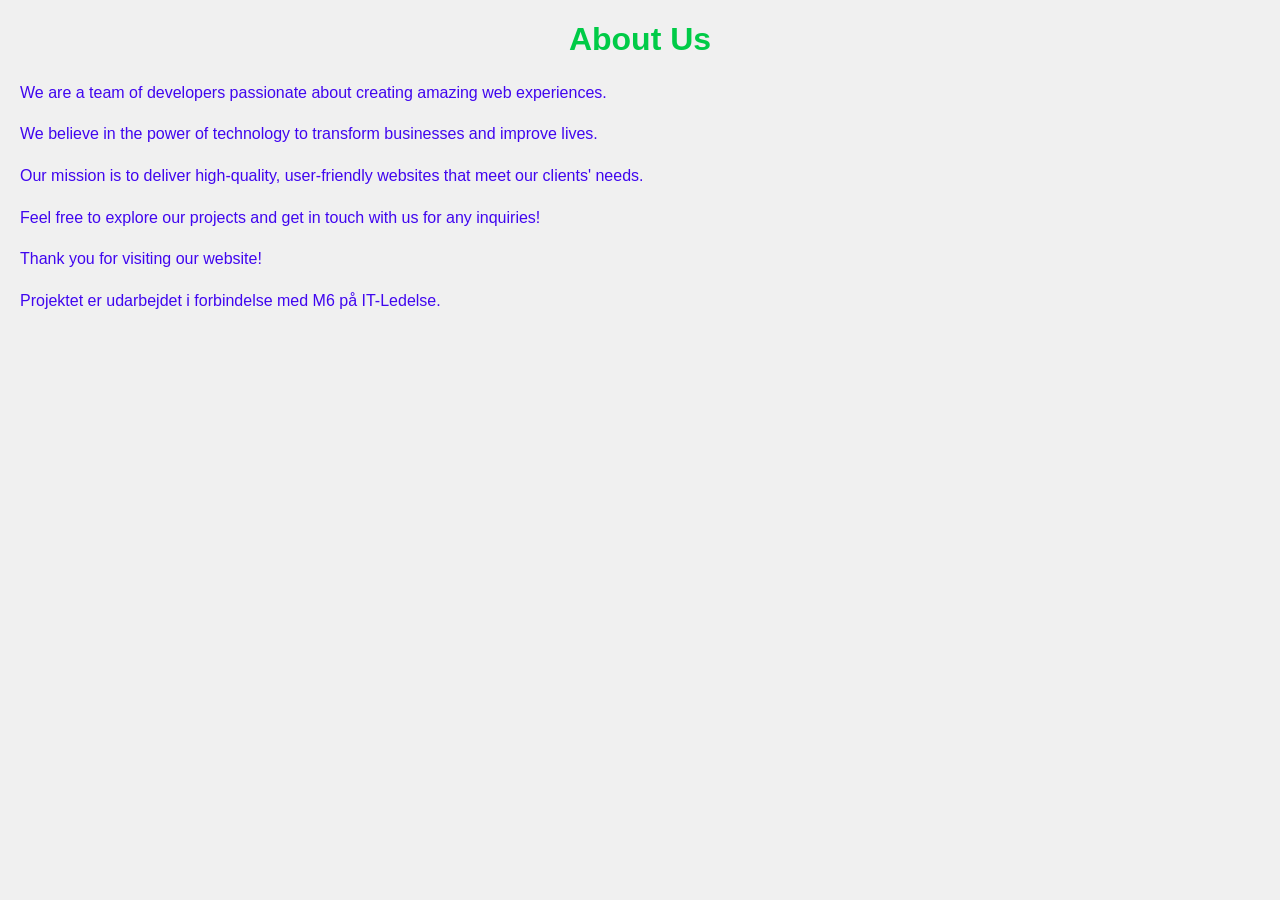
==== about_us.html @ 03895c90 "New pages added Tilføjer About Us og Contact Us siderne med lidt tekst. Bare for at have et udgangsp" ====
<!DOCTYPE html>
<html lang="en">
<head>
    <meta charset="UTF-8">
    <meta name="viewport" content="width=device-width, initial-scale=1.0">
    <title>My Simple HTML Page</title>
    <link rel="stylesheet" href="style.css">
</head>
<body>
    <h1>About Us</h1>
    <p>We are a team of developers passionate about creating amazing web experiences.</p>
    <p>We believe in the power of technology to transform businesses and improve lives.</p>
    <p>Our mission is to deliver high-quality, user-friendly websites that meet our clients' needs.</p>
    <p>Feel free to explore our projects and get in touch with us for any inquiries!</p>
    <p>Thank you for visiting our website!</p>

    <p>Projektet er udarbejdet i forbindelse med M6 på IT-Ledelse.</p>
</body>
</html>
---- style.css ----
body {
    font-family: Arial, sans-serif;
    margin: 20px;
    background-color: #f0f0f0;
}

h1 {
    color: #00cb47;
    text-align: center;
}

p {
    color: #4006ef;
    line-height: 1.6;
}
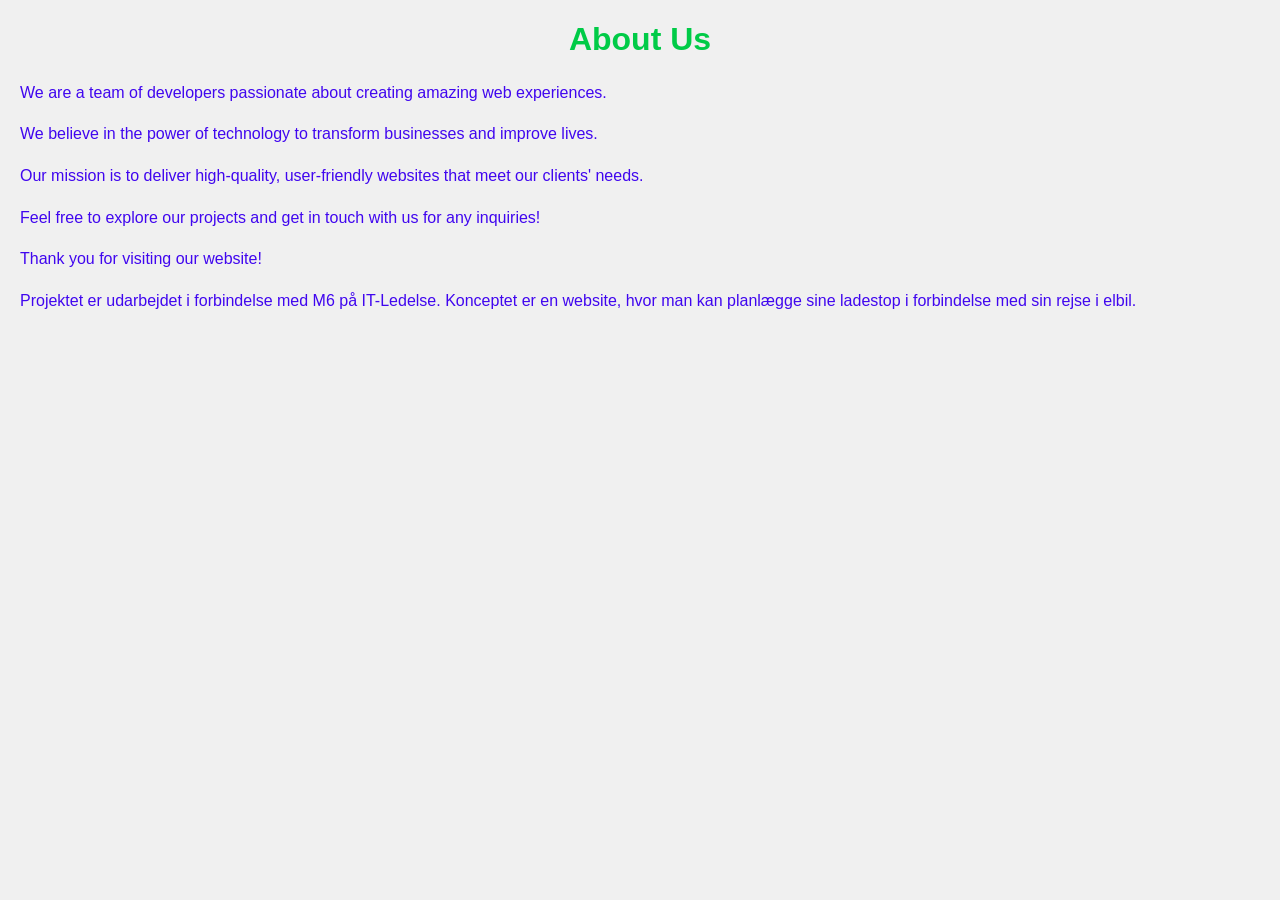
==== commit 7e8e5cdf: "Update about_us.html Koncept beskrivelse" ====
--- a/about_us.html
+++ b/about_us.html
@@ -14,6 +14,8 @@
     <p>Feel free to explore our projects and get in touch with us for any inquiries!</p>
     <p>Thank you for visiting our website!</p>
 
-    <p>Projektet er udarbejdet i forbindelse med M6 på IT-Ledelse.</p>
+    <p>Projektet er udarbejdet i forbindelse med M6 på IT-Ledelse.
+       Konceptet er en website, hvor man kan planlægge sine ladestop i forbindelse med sin rejse i elbil. 
+    </p>
 </body>
 </html>
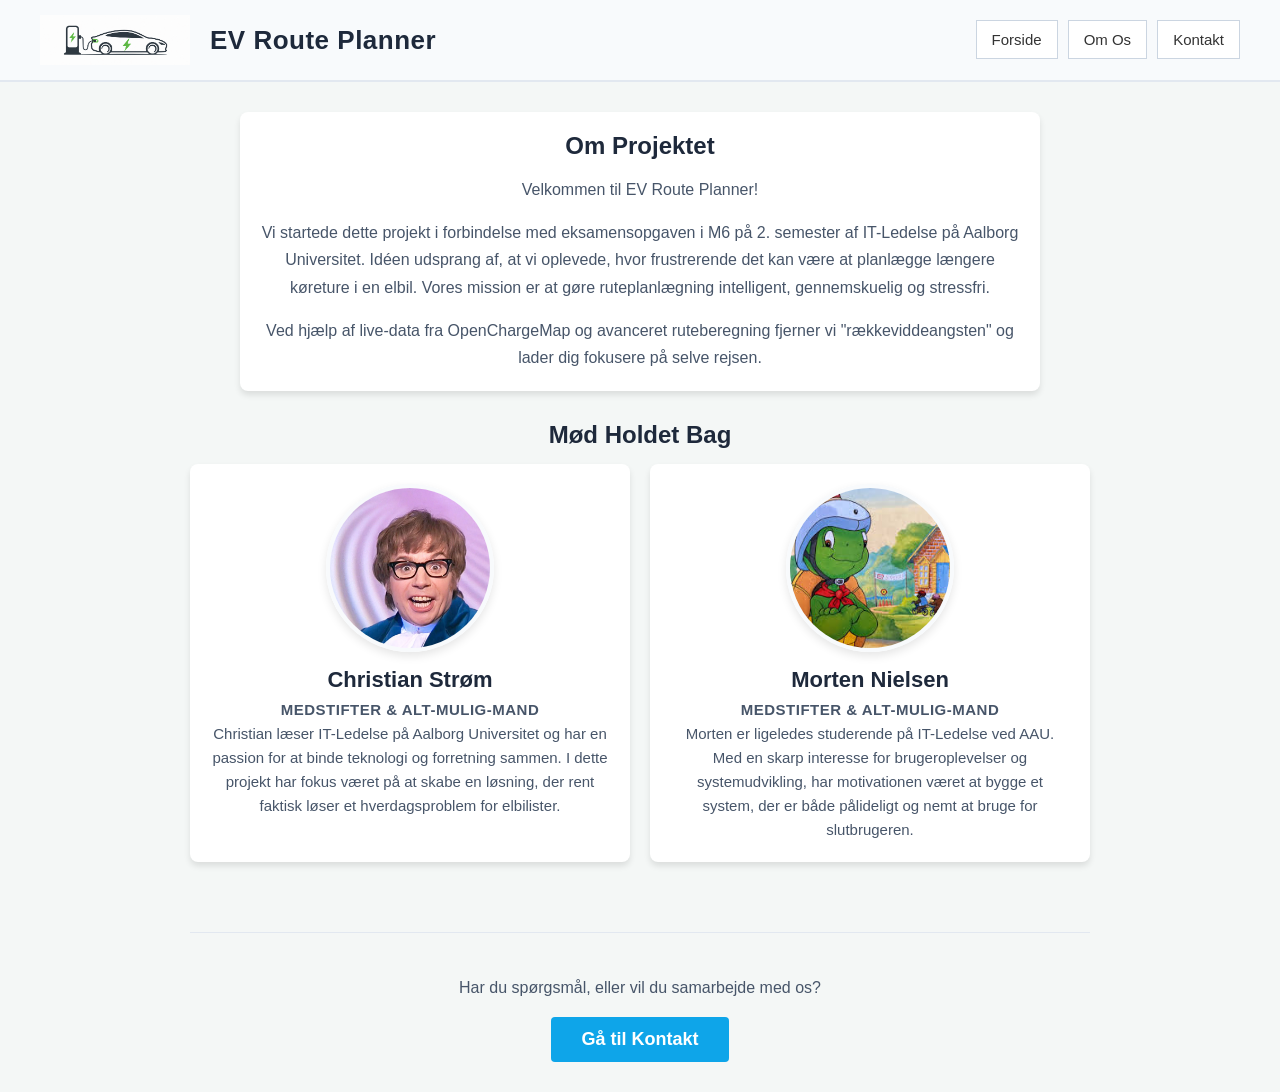
==== commit a312fb97: "About us med beskrivelser, billeder mm." ====
--- a/about_us.html
+++ b/about_us.html
@@ -1,21 +1,89 @@
 <!DOCTYPE html>
-<html lang="en">
+<html lang="da">
 <head>
     <meta charset="UTF-8">
     <meta name="viewport" content="width=device-width, initial-scale=1.0">
-    <title>My Simple HTML Page</title>
+    <title>Om Os - EV Route Planner</title>
+    
     <link rel="stylesheet" href="style.css">
 </head>
 <body>
-    <h1>About Us</h1>
-    <p>We are a team of developers passionate about creating amazing web experiences.</p>
-    <p>We believe in the power of technology to transform businesses and improve lives.</p>
-    <p>Our mission is to deliver high-quality, user-friendly websites that meet our clients' needs.</p>
-    <p>Feel free to explore our projects and get in touch with us for any inquiries!</p>
-    <p>Thank you for visiting our website!</p>
 
-    <p>Projektet er udarbejdet i forbindelse med M6 på IT-Ledelse.
-       Konceptet er en website, hvor man kan planlægge sine ladestop i forbindelse med sin rejse i elbil. 
-    </p>
+    <header class="site-header">
+        <div class="header-container">
+            <div class="site-brand">
+                <a href="index.html" class="site-logo">
+                    <img src="logo.png" alt="EV Roadtrip Logo">
+                </a>
+                <h1 class="site-title">EV Route Planner</h1>
+            </div>
+            
+            <nav class="main-nav">
+                <ul>
+                    <li><a href="index.html">Forside</a></li>
+                    <li><a href="about_us.html">Om Os</a></li>
+                    <li><a href="contact.html">Kontakt</a></li>
+                </ul>
+            </nav>
+        </div>
+    </header>
+
+    <main class="page-content">
+        
+        <div class="about-container">
+            
+            <section class="about-project panel">
+                <h2>Om Projektet</h2>
+                <p>
+                    Velkommen til EV Route Planner! 
+                </p>
+                <p>
+                    Vi startede dette projekt i forbindelse med eksamensopgaven i M6 på 2. semester af IT-Ledelse på Aalborg Universitet. 
+                    Idéen udsprang af, at vi oplevede, hvor frustrerende det kan være at planlægge længere køreture i en elbil. Vores 
+                    mission er at gøre ruteplanlægning intelligent, gennemskuelig og stressfri.
+                </p>
+                <p>
+                    Ved hjælp af live-data fra OpenChargeMap og avanceret ruteberegning fjerner 
+                    vi "rækkeviddeangsten" og lader dig fokusere på selve rejsen.
+                </p>
+            </section>
+
+            <section class="about-team">
+                <h2>Mød Holdet Bag</h2>
+                
+                <div class="team-grid">
+                    <div class="team-member panel">
+                        <div class="member-photo">
+                            <img src="AustinPowers.webp" alt="Foto af Christian Strøm">
+                        </div>
+                        <h3>Christian Strøm</h3>
+                        <p class="member-role">Medstifter & Alt-mulig-mand</p>
+                        <p>
+                            Christian læser IT-Ledelse på Aalborg Universitet og har en passion for at binde teknologi og forretning sammen. I dette projekt har fokus været på at skabe en løsning, der rent faktisk løser et hverdagsproblem for elbilister.
+                        </p>
+                    </div>
+
+                    <div class="team-member panel">
+                        <div class="member-photo">
+                            <img src="MortenSkildpadde.jpg" alt="Foto af Morten Nielsen">
+                        </div>
+                        <h3>Morten Nielsen</h3>
+                        <p class="member-role">Medstifter & Alt-mulig-mand</p>
+                        <p>
+                            Morten er ligeledes studerende på IT-Ledelse ved AAU. Med en skarp interesse for brugeroplevelser og systemudvikling, har motivationen været at bygge et system, der er både pålideligt og nemt at bruge for slutbrugeren.
+                        </p>
+                    </div>
+                </div>
+            </section>
+            
+            <section class="about-cta">
+                <p>Har du spørgsmål, eller vil du samarbejde med os?</p>
+                <a href="contact.html" class="cta-button">Gå til Kontakt</a>
+            </section>
+            
+        </div>
+
+    </main>
+
 </body>
 </html>
--- a/style.css
+++ b/style.css
@@ -1,15 +1,241 @@
-body {
-    font-family: Arial, sans-serif;
-    margin: 20px;
-    background-color: #f0f0f0;
-}
-
-h1 {
-    color: #00cb47;
+/* =========================================
+   OVERORDNET SIDELAYOUT (style.css)
+   ========================================= */
+body { 
+    font-family: 'Segoe UI', Tahoma, sans-serif; 
+    background-color: #f4f7f6; 
+    margin: 0; 
+    padding: 0; 
+}
+
+/* =========================================
+   TOPBAR & HEADER
+   ========================================= */
+.site-header {
+    background-color: #f8fafc;
+    border-bottom: 2px solid #e2e8f0;
+    padding: 15px 40px;
+}
+
+.header-container {
+    max-width: 1200px;
+    margin: 0 auto;
+    display: flex;
+    justify-content: space-between;
+    align-items: center;
+}
+
+/* Logo Kasse */
+.site-logo {
+    display: flex;
+    align-items: center;
+    text-decoration: none;
+}
+
+/* Styrer selve billedets størrelse */
+.site-logo img {
+    max-height: 50px; /* Sørger for at logoet ikke sprænger menuens højde */
+    width: auto;      /* Bevarer billedets proportioner */
+    display: block;
+}
+
+/* Fælles kasse der holder logo og titel på linje */
+.site-brand {
+    display: flex;
+    align-items: center;
+    gap: 20px; /* Bestemmer afstanden mellem logoet og titlen */
+}
+
+/* Styling af selve titlen */
+.site-title {
+    margin: 0;
+    font-size: 26px;
+    font-weight: bold;
+    color: #1e293b; /* En mørk, pæn overskriftsfarve */
+    letter-spacing: 0.5px;
+}
+
+/* Menu links */
+.main-nav ul {
+    list-style: none;
+    margin: 0;
+    padding: 0;
+    display: flex;
+    gap: 10px;
+}
+
+.main-nav a {
+    color: #333;
+    text-decoration: none;
+    font-weight: 500;
+    font-size: 15px;
+    padding: 10px 15px;
+    border: 1px solid #cbd5e1;
+    background-color: white;
+    transition: all 0.2s;
+}
+
+.main-nav a:hover {
+    border-color: #ef4444;
+    color: #ef4444;
+}
+
+/* Mobil-tilpasning for menuen */
+@media (max-width: 768px) {
+    .header-container {
+        flex-direction: column;
+        gap: 20px;
+    }
+    .main-nav ul {
+        flex-wrap: wrap;
+        justify-content: center;
+    }
+}
+
+/* Centreret Indhold (Global container) */
+.page-content {
+    max-width: 1200px; 
+    margin: 30px auto; 
+    padding: 0 20px;
+}
+
+/* =========================================
+   GLOBALE KOMPONENTER
+   ========================================= */
+/* Hvid kasse med skygge (Brugt på alle sider) */
+.panel { 
+    background: white; 
+    padding: 20px; 
+    border-radius: 8px; 
+    box-shadow: 0 4px 6px rgba(0,0,0,0.1); 
+    width: 100%;
+    box-sizing: border-box;
+}
+
+
+/* =========================================
+   OM OS SIDE (ABOUT US)
+   ========================================= */
+.about-container {
+    display: flex;
+    flex-direction: column;
+    gap: 30px;
+    max-width: 900px;
+    margin: 0 auto;
+}
+
+/* Overskrifter */
+.about-project h2, 
+.about-team h2 {
+    color: #1e293b;
+    margin-top: 0;
+    margin-bottom: 15px;
     text-align: center;
 }
 
-p {
-    color: #4006ef;
+/* Om Projektet (Centreret) */
+.about-project {
+    max-width: 800px;
+    margin: 0 auto;
+}
+
+.about-project p {
+    line-height: 1.7;
+    color: #475569;
+    font-size: 16px;
+    margin-bottom: 15px;
+    text-align: center; /* Teksten er nu centreret */
+}
+
+.about-project p:last-child {
+    margin-bottom: 0;
+}
+
+/* Team Grid Layout */
+.team-grid {
+    display: grid;
+    grid-template-columns: repeat(2, 1fr);
+    gap: 20px;
+}
+
+@media (max-width: 768px) {
+    .team-grid {
+        grid-template-columns: 1fr; 
+    }
+}
+
+.team-member {
+    text-align: center;
+    display: flex;
+    flex-direction: column;
+    align-items: center;
+}
+
+.team-member h3 {
+    margin: 0 0 5px 0;
+    color: #1e293b;
+    font-size: 22px;
+}
+
+.member-role {
+    color: #0ea5e9;
+    font-weight: bold;
+    font-size: 14px;
+    margin: 0 0 15px 0;
+    text-transform: uppercase;
+    letter-spacing: 0.5px;
+}
+
+.team-member p {
+    color: #475569;
     line-height: 1.6;
+    font-size: 15px;
+    margin: 0;
+}
+
+/* Profilbilleder */
+.member-photo {
+    display: flex;
+    justify-content: center;
+    align-items: center;
+    margin-bottom: 15px;
+}
+
+.member-photo img {
+    width: 160px;
+    height: 160px;
+    border-radius: 50%;
+    object-fit: cover;
+    border: 4px solid #f8fafc;
+    box-shadow: 0 4px 10px rgba(0,0,0,0.1);
+}
+
+/* Call to Action i bunden af Om Os */
+.about-cta {
+    text-align: center;
+    margin-top: 40px;
+    padding-top: 30px;
+    border-top: 1px solid #e2e8f0;
+}
+
+.about-cta p {
+    color: #475569;
+    font-size: 16px;
+    margin-bottom: 20px;
+}
+
+.cta-button {
+    display: inline-block;
+    background-color: #0ea5e9;
+    color: white;
+    text-decoration: none;
+    padding: 12px 30px;
+    border-radius: 4px;
+    font-size: 18px;
+    font-weight: bold;
+    transition: background 0.3s;
+}
+
+.cta-button:hover {
+    background-color: #0284c7;
 }
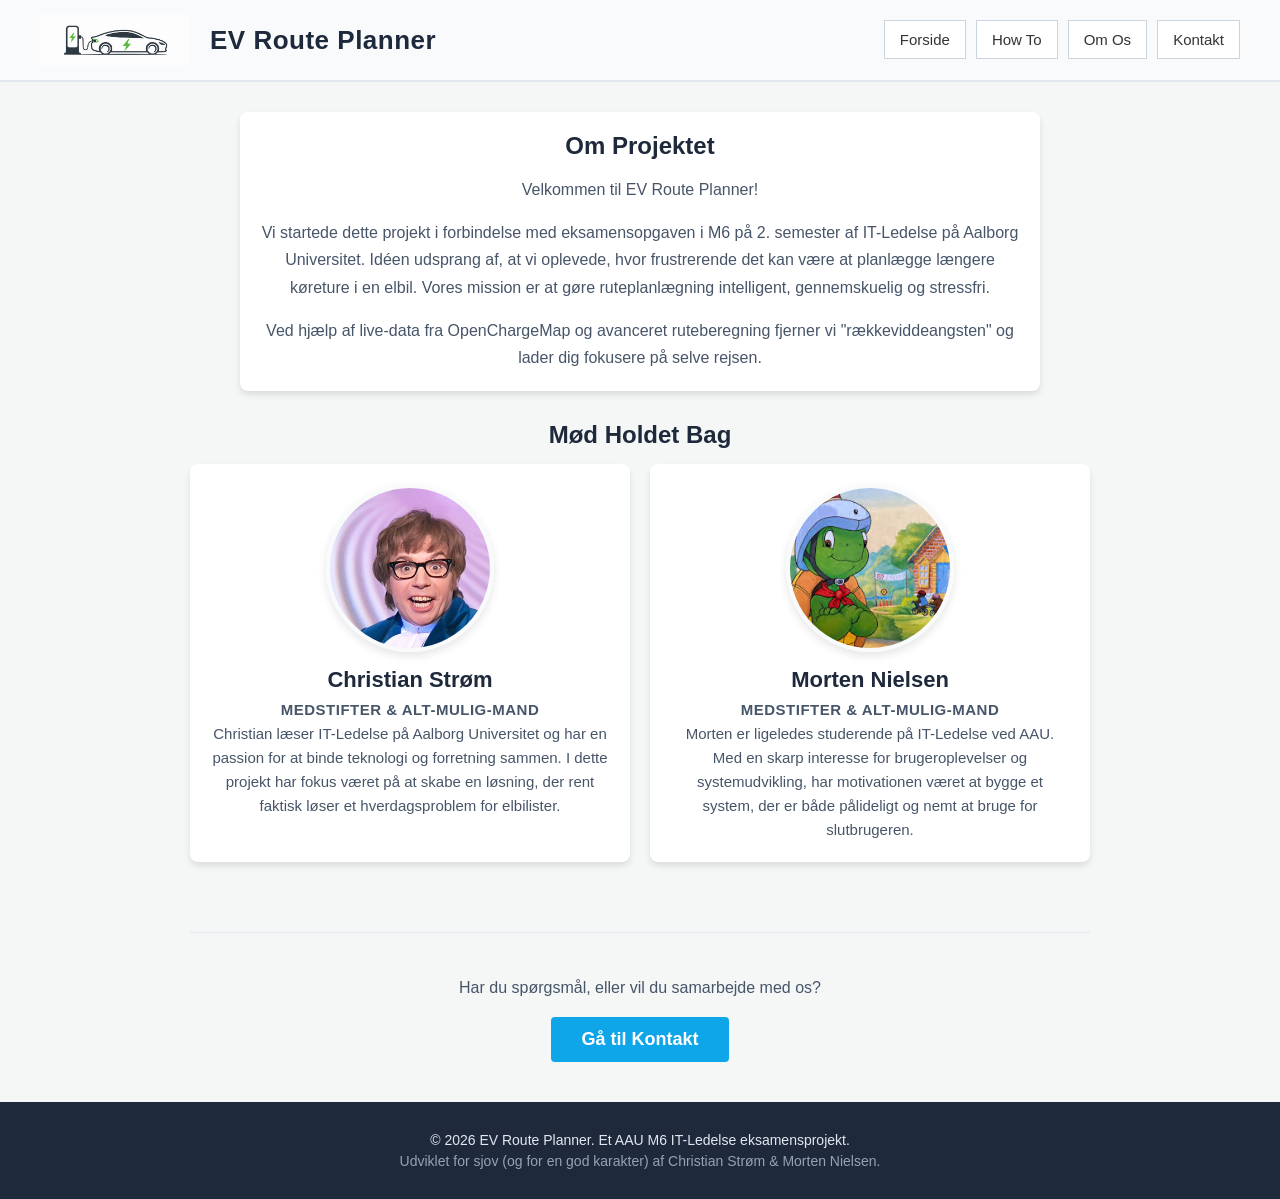
==== commit 443370c9: "Footer og sidste justeringer" ====
--- a/about_us.html
+++ b/about_us.html
@@ -21,6 +21,7 @@
             <nav class="main-nav">
                 <ul>
                     <li><a href="index.html">Forside</a></li>
+                    <li><a href="how_to.html">How To</a></li>
                     <li><a href="about_us.html">Om Os</a></li>
                     <li><a href="contact.html">Kontakt</a></li>
                 </ul>
@@ -84,6 +85,12 @@
         </div>
 
     </main>
-
+    <footer class="site-footer">
+            <div class="footer-container">
+                <p>&copy; 2026 EV Route Planner. Et AAU M6 IT-Ledelse eksamensprojekt.</p>
+                <p>Udviklet for sjov (og for en god karakter) af Christian Strøm & Morten Nielsen.</p>
+            </div>
+        </footer>
+        
 </body>
 </html>
--- a/style.css
+++ b/style.css
@@ -34,8 +34,8 @@
 
 /* Styrer selve billedets størrelse */
 .site-logo img {
-    max-height: 50px; /* Sørger for at logoet ikke sprænger menuens højde */
-    width: auto;      /* Bevarer billedets proportioner */
+    max-height: 50px; 
+    width: auto;      
     display: block;
 }
 
@@ -43,7 +43,7 @@
 .site-brand {
     display: flex;
     align-items: center;
-    gap: 20px; /* Bestemmer afstanden mellem logoet og titlen */
+    gap: 20px; 
 }
 
 /* Styling af selve titlen */
@@ -51,7 +51,7 @@
     margin: 0;
     font-size: 26px;
     font-weight: bold;
-    color: #1e293b; /* En mørk, pæn overskriftsfarve */
+    color: #1e293b; 
     letter-spacing: 0.5px;
 }
 
@@ -76,19 +76,37 @@
 }
 
 .main-nav a:hover {
-    border-color: #ef4444;
-    color: #ef4444;
-}
-
-/* Mobil-tilpasning for menuen */
+    border-color: #0ea5e9;
+    color: #0ea5e9;
+}
+
+/* Mobil-tilpasning for topbar og menu */
 @media (max-width: 768px) {
     .header-container {
         flex-direction: column;
-        gap: 20px;
-    }
+        gap: 15px;
+    }
+    
+    .site-brand {
+        flex-direction: column;
+        gap: 10px;
+        text-align: center;
+    }
+
+    .main-nav {
+        width: 100%;
+    }
+
     .main-nav ul {
-        flex-wrap: wrap;
-        justify-content: center;
+        display: grid;
+        grid-template-columns: repeat(2, 1fr); 
+        gap: 10px;
+    }
+
+    .main-nav a {
+        display: block;
+        text-align: center;
+        padding: 12px 10px; 
     }
 }
 
@@ -112,7 +130,6 @@
     box-sizing: border-box;
 }
 
-
 /* =========================================
    OM OS SIDE (ABOUT US)
    ========================================= */
@@ -144,7 +161,7 @@
     color: #475569;
     font-size: 16px;
     margin-bottom: 15px;
-    text-align: center; /* Teksten er nu centreret */
+    text-align: center; 
 }
 
 .about-project p:last-child {
@@ -238,4 +255,116 @@
 
 .cta-button:hover {
     background-color: #0284c7;
+}
+
+/* =========================================
+   KONTAKTSIDE (CONTACT US)
+   ========================================= */
+.contact-container {
+    display: flex;
+    flex-direction: column;
+    gap: 30px;
+    max-width: 800px; 
+    margin: 0 auto;
+}
+
+.contact-intro, .contact-team {
+    text-align: center;
+}
+
+.contact-container h2 {
+    color: #1e293b;
+    margin-top: 0;
+    margin-bottom: 15px;
+    text-align: center;
+}
+
+.contact-container p {
+    color: #475569;
+    font-size: 16px;
+    line-height: 1.6;
+    margin-bottom: 20px;
+}
+
+/* Mail Links */
+.email-link {
+    display: inline-block;
+    color: #0ea5e9;
+    font-size: 18px;
+    font-weight: bold;
+    text-decoration: none;
+    padding: 10px 0;
+    transition: color 0.3s;
+}
+
+.email-link:hover {
+    color: #0284c7;
+    text-decoration: underline;
+}
+
+.main-email-box {
+    margin-top: 20px;
+    padding-top: 20px;
+    border-top: 1px solid #e2e8f0;
+}
+
+.main-email-box h3 {
+    margin: 0 0 5px 0;
+    color: #333;
+}
+
+/* Grid til individuelle mails */
+.team-emails {
+    display: grid;
+    grid-template-columns: repeat(2, 1fr);
+    gap: 20px;
+    margin-top: 20px;
+    padding-top: 20px;
+    border-top: 1px solid #e2e8f0;
+}
+
+@media (max-width: 600px) {
+    .team-emails {
+        grid-template-columns: 1fr; 
+    }
+}
+
+.team-email-box h3 {
+    margin: 0 0 5px 0;
+    color: #1e293b;
+    font-size: 18px;
+}
+
+/* Joke Sektion */
+.fun-fact {
+    background-color: #f0f9ff; 
+    border: 1px solid #bae6fd;
+    text-align: center;
+}
+
+.joke-text p {
+    margin: 5px 0;
+    color: #334155;
+    font-size: 18px;
+}
+
+/* =========================================
+   FOOTER (Global)
+   ========================================= */
+.site-footer {
+    background-color: #1e293b; /* Samme mørke farve som titlen */
+    color: #94a3b8; /* Diskret grå tekst */
+    text-align: center;
+    padding: 25px 20px;
+    margin-top: 40px; /* Sikrer luft mellem indholdet og footeren */
+}
+
+.site-footer p {
+    margin: 5px 0;
+    font-size: 14px;
+}
+
+.site-footer p:first-child {
+    color: #e2e8f0; /* Gør den øverste linje lidt lysere */
+    font-weight: 500;
 }
